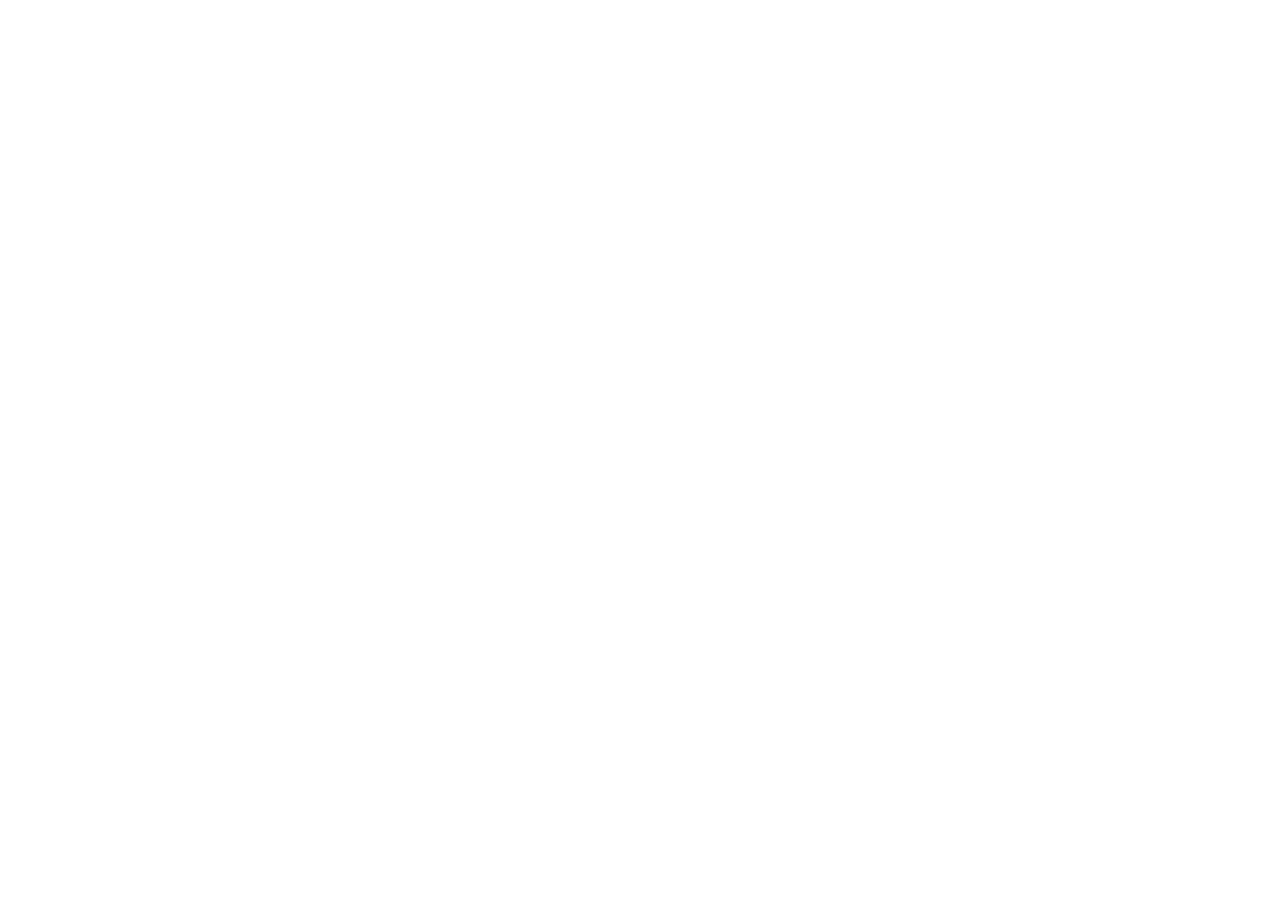
==== index.html @ d52ca0ac "add html boilerplate" ====
<!DOCTYPE html>
<html lang="en">
<head>
  <meta charset="UTF-8">
  <meta http-equiv="X-UA-Compatible" content="IE=edge">
  <meta name="viewport" content="width=device-width, initial-scale=1.0">
  <title>My Sign-Up Form</title>
  <link rel="stylesheet" href="style.css">
</head>
<body>
  
</body>
</html>
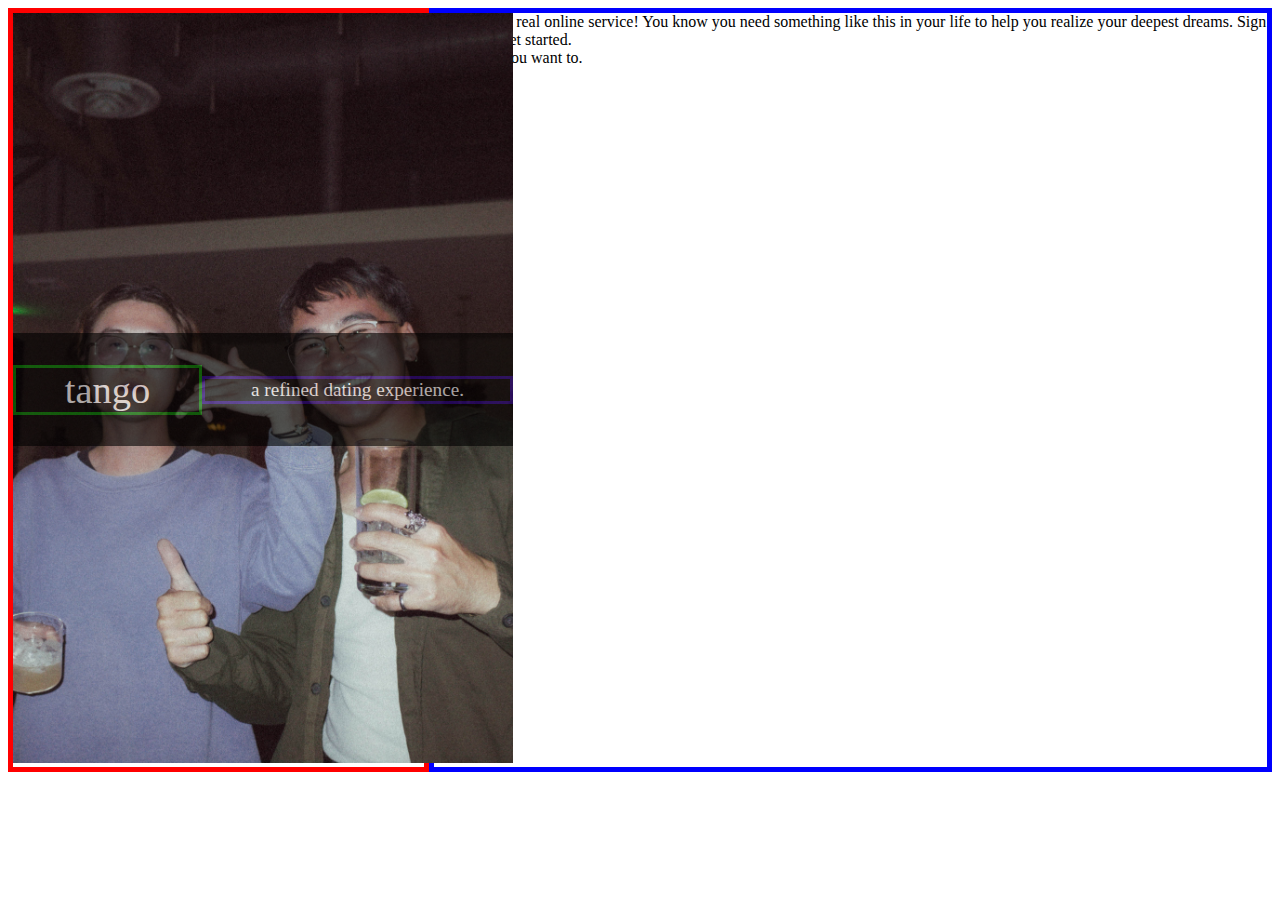
==== commit ee19b4d1: "css for left side" ====
--- a/index.html
+++ b/index.html
@@ -8,6 +8,17 @@
   <link rel="stylesheet" href="style.css">
 </head>
 <body>
-  
+  <div id="left-container">
+    <img id="bg-img" src="background-image.jpg" alt="Photo of two people tangoing">
+    <div id="logo-container">
+      <div id="logo-image">tango</div>
+      <div id="logo-text">a refined dating experience.</div>
+    </div>
+  </div>
+  <div id="right-container">
+    <div id="top-text1">This is not a real online service! You know you need something like this in your life to help you realize your deepest dreams. Sign up now to get started.</div>
+    <div id="top-text2">You know you want to.</div>
+    <div id="bottom"></div>
+  </div>
 </body>
 </html>--- a/style.css
+++ b/style.css
@@ -0,0 +1,67 @@
+body {
+  display: flex;
+}
+
+#left-container {
+  position: relative;
+  border: 5px solid red;
+  width: 33%;
+}
+
+#bg-img {
+  /* width: clamp(500px, 100%, 1000px); */
+  width: max(500px, 100%);
+}
+
+#logo-container {
+  display: flex;
+  align-items: center;
+  justify-content: center;
+
+  position: absolute;
+  color: white;
+  top: 20rem;
+  background: black;
+  height: 15%;
+  opacity: 0.6;
+  width: max(500px, 100%);
+}
+
+#logo-image {
+  /* position: absolute; */
+  font: Arial;
+  font-size: 3vw;
+
+  /* font-size: 3vw; */
+  width: min(300px, 100%);
+  /* height: min(100px, 100%); */
+  /* background-color: greenyellow; */
+
+  /* left: 15rem; */
+  /* align-self: center; */
+
+  text-align: center;
+  border: 3px solid green;
+}
+
+#logo-text {
+  /* position: absolute; */
+  font: Arial;
+
+  font-size: 1.5vw;
+  width: min(600px, 100%);
+  /* height: 100%; */
+  /* height: min(100px, 100%); */
+
+  /* left: 25rem; */
+  /* align-self: center; */
+
+  text-align: center;
+  /* background-color: blue; */
+  border: 3px solid rgb(36, 0, 128);
+}
+
+#right-container {
+  width: 67%;
+  border: 5px solid blue;
+}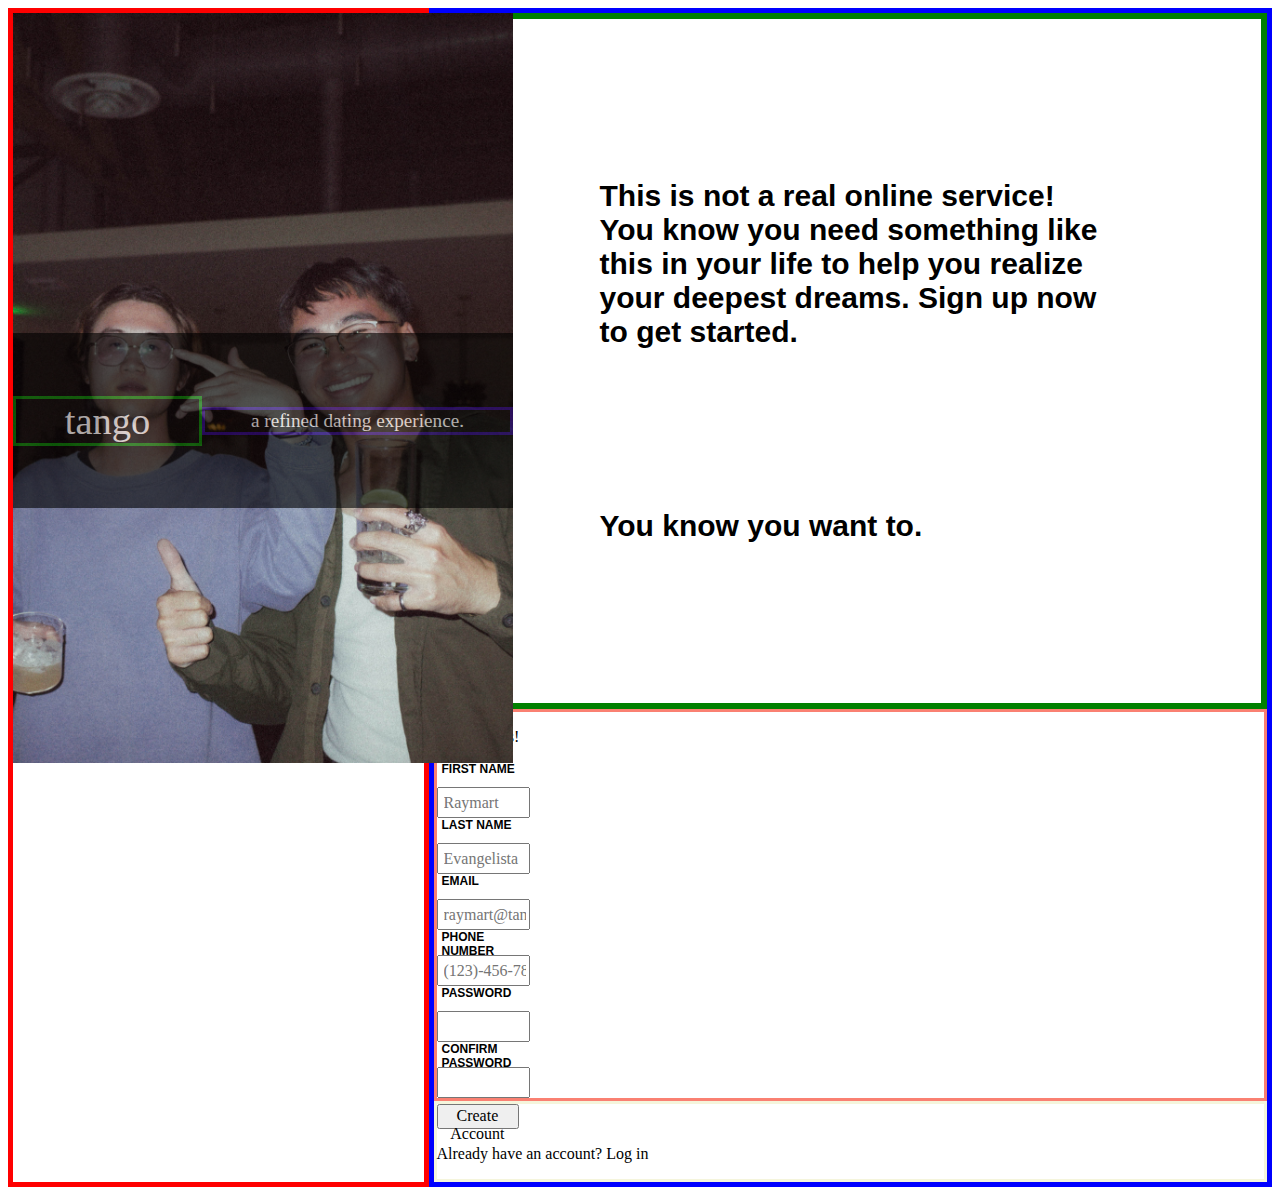
==== commit 3b8d09aa: "add info to right side" ====
--- a/index.html
+++ b/index.html
@@ -16,9 +16,39 @@
     </div>
   </div>
   <div id="right-container">
-    <div id="top-text1">This is not a real online service! You know you need something like this in your life to help you realize your deepest dreams. Sign up now to get started.</div>
-    <div id="top-text2">You know you want to.</div>
-    <div id="bottom"></div>
+    <div id="top-container">
+      <div id="top-text1">This is not a real online service! You know you need something like this in your life to help you realize your deepest dreams. Sign up now to get started.</div>
+      <div id="top-text2">You know you want to.</div>
+    </div>
+    <div id="bottom">
+      <form action="">
+        <div id="info-container">
+          <p>Let's do this!</p>
+          <div class="form-row">
+            <label for="first-name">First Name</label>
+            <input type="text" name="first-name" id="first-name" placeholder="Raymart">
+            <label for="last-name">Last Name</label>
+            <input type="text" name="last-name" id="last-name" placeholder="Evangelista">
+          </div>
+          <div class="form-row">
+            <label for="email">Email</label>
+            <input type="email" name="email" id="email" placeholder="raymart@tangodating.com">
+            <label for="phone-number">Phone Number</label>
+            <input type="text" name="phone-number" id="phone-number" placeholder="(123)-456-789">
+          </div>
+          <div class="form-row">
+            <label for="password">Password</label>
+            <input type="password" name="password" id="password">
+            <label for="confirm-password">Confirm Password</label>
+            <input type="password" name="confirm-password" id="confirm-password">
+          </div>
+        </div>
+        <div id="button-area">
+          <button>Create Account</button>
+          <p>Already have an account? Log in</p>
+        </div>
+      </form>
+    </div>    
   </div>
 </body>
 </html>--- a/style.css
+++ b/style.css
@@ -64,4 +64,41 @@
 #right-container {
   width: 67%;
   border: 5px solid blue;
+}
+
+#top-text1, #top-text2 {
+  font: 30px Arial, sans-serif;
+  font-weight: bold;
+
+  margin: 10rem;
+}
+
+div > label {
+  font: bold 12px Arial, sans-serif;
+  text-transform: uppercase;
+}
+
+button, label, input {
+  display: flex;
+  font-family: inherit;
+  font-size: 100%;
+  /* padding: 0; */
+  /* margin: 0; */
+  /* box-sizing: border-box; */
+  width: 10%;
+  /* padding: 5px; */
+  height: 25px;
+  padding-left: 5px;
+}
+
+#top-container {
+  border: 6px solid green;
+}
+
+#info-container {
+  border: 3px solid salmon;
+}
+
+#button-area {
+  border: 3px solid beige;
 }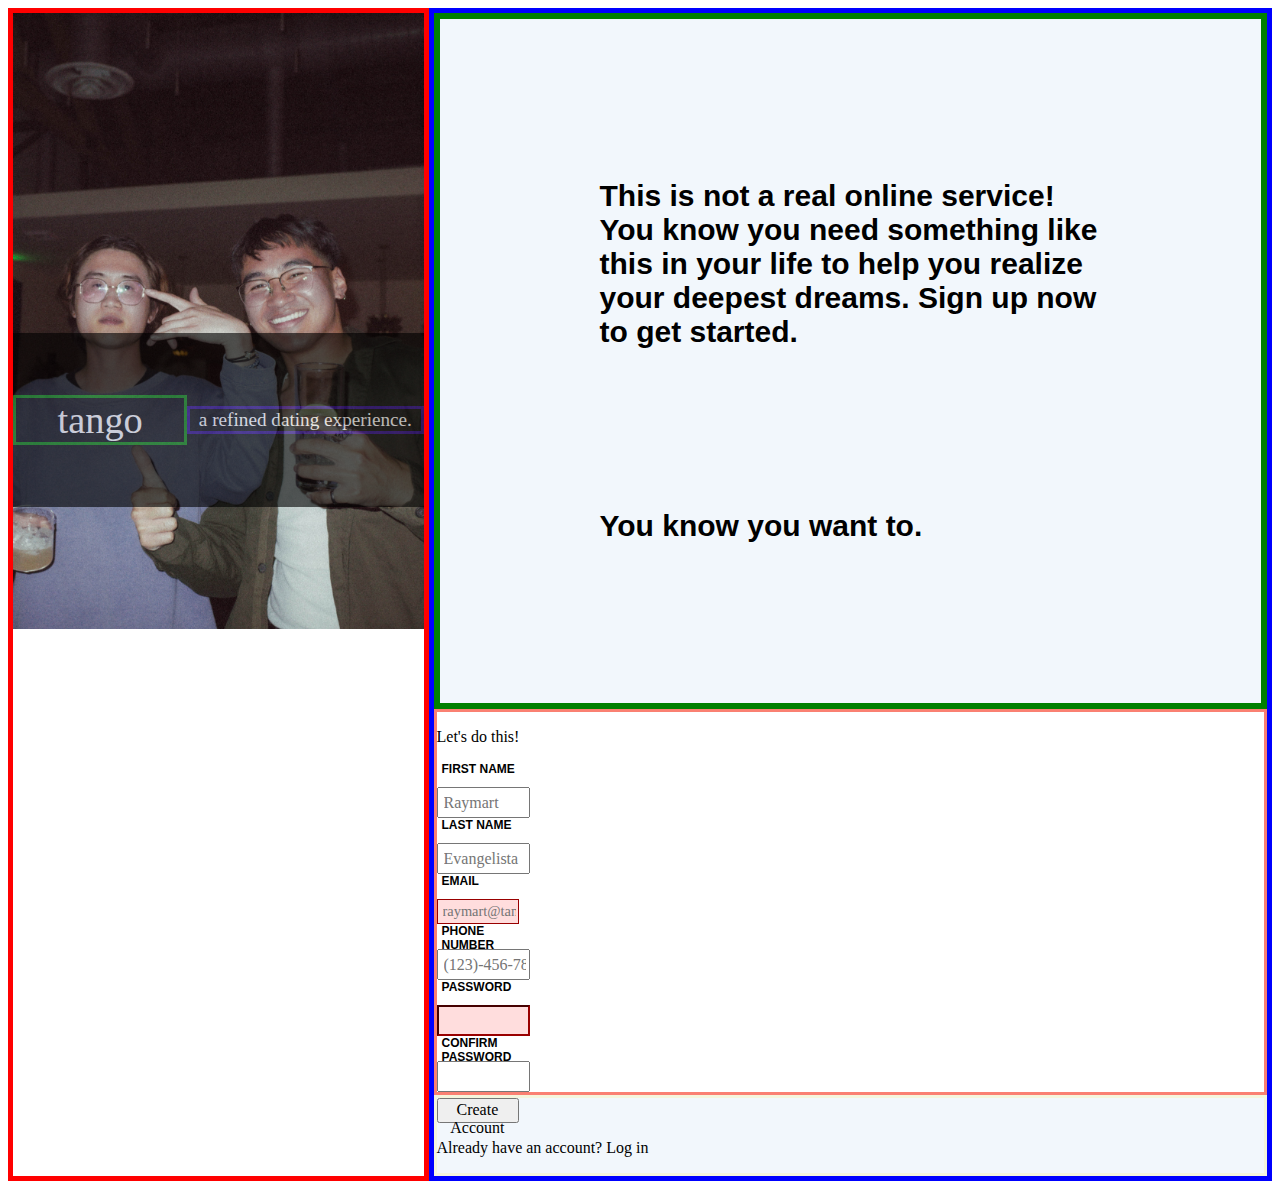
==== commit 93d13c29: "create basic input box in seperate file" ====
--- a/index.html
+++ b/index.html
@@ -21,7 +21,8 @@
       <div id="top-text2">You know you want to.</div>
     </div>
     <div id="bottom">
-      <form action="">
+      <!-- novalidate used to turn off browser automatic validation; let's script take control over validation -->
+      <form novalidate>
         <div id="info-container">
           <p>Let's do this!</p>
           <div class="form-row">
@@ -32,13 +33,15 @@
           </div>
           <div class="form-row">
             <label for="email">Email</label>
-            <input type="email" name="email" id="email" placeholder="raymart@tangodating.com">
+            <input type="email" name="email" id="email" placeholder="raymart@tangodating.com" required>
+            <span class="error" aria-live="polite"></span>
             <label for="phone-number">Phone Number</label>
             <input type="text" name="phone-number" id="phone-number" placeholder="(123)-456-789">
           </div>
           <div class="form-row">
             <label for="password">Password</label>
-            <input type="password" name="password" id="password">
+            <input type="password" name="password" id="password" required minlength="1">
+            <span class="error" aria-live="polite"></span>
             <label for="confirm-password">Confirm Password</label>
             <input type="password" name="confirm-password" id="confirm-password">
           </div>
@@ -50,5 +53,6 @@
       </form>
     </div>    
   </div>
+  <script src="script.js"></script>
 </body>
 </html>--- a/style.css
+++ b/style.css
@@ -10,7 +10,7 @@
 
 #bg-img {
   /* width: clamp(500px, 100%, 1000px); */
-  width: max(500px, 100%);
+  width: max(33%, 100%);
 }
 
 #logo-container {
@@ -24,7 +24,7 @@
   background: black;
   height: 15%;
   opacity: 0.6;
-  width: max(500px, 100%);
+  width: max(33%, 100%);
 }
 
 #logo-image {
@@ -64,6 +64,7 @@
 #right-container {
   width: 67%;
   border: 5px solid blue;
+  background-color: rgb(242, 247, 252);
 }
 
 #top-text1, #top-text2 {
@@ -97,8 +98,43 @@
 
 #info-container {
   border: 3px solid salmon;
+  background-color: white;
 }
 
 #button-area {
   border: 3px solid beige;
+}
+
+input[type=email] {
+  -webkit-appearance: none;
+  appearance: none;
+
+  border: 1px solid #333;
+  margin: 0;
+
+  font-family: inherit;
+  font-size: 90%;
+
+  box-sizing: border-box;
+}
+
+input:invalid {
+  border-color: #900;
+  background-color: #FDD;
+}
+
+.error {
+  width: 100%;
+  padding: 0;
+
+  font-size: 80%;
+  color: white;
+  background-color: #900;
+  border-radius: 0 0 5px 5px;
+
+  box-sizing: border-box;
+}
+
+.error.active {
+  padding: 0.3em;
 }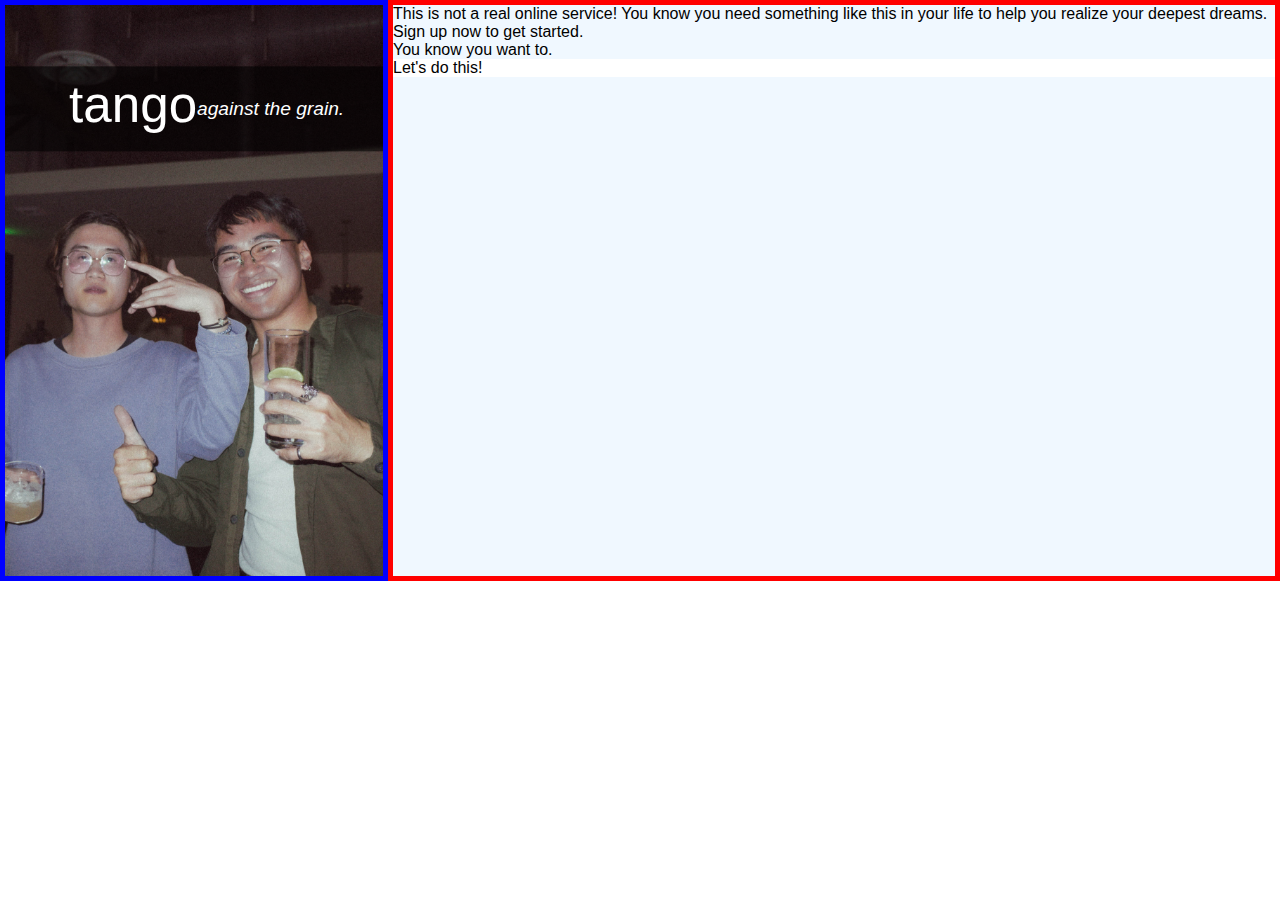
==== commit 37f356f0: "create new project files" ====
--- a/index.html
+++ b/index.html
@@ -4,54 +4,23 @@
   <meta charset="UTF-8">
   <meta http-equiv="X-UA-Compatible" content="IE=edge">
   <meta name="viewport" content="width=device-width, initial-scale=1.0">
-  <title>My Sign-Up Form</title>
+  <title>Homepage</title>
   <link rel="stylesheet" href="style.css">
 </head>
 <body>
-  <div id="left-container">
-    <img id="bg-img" src="background-image.jpg" alt="Photo of two people tangoing">
-    <div id="logo-container">
-      <div id="logo-image">tango</div>
-      <div id="logo-text">a refined dating experience.</div>
-    </div>
+  <div class="left-container">
+    <img class="image-fit" src="background-image.jpg" alt="">
+    <div class="logo-background"></div>
+    <div class="logo-name">tango</div>
+    <div class="logo-desc">against the grain.</div>
   </div>
-  <div id="right-container">
-    <div id="top-container">
-      <div id="top-text1">This is not a real online service! You know you need something like this in your life to help you realize your deepest dreams. Sign up now to get started.</div>
-      <div id="top-text2">You know you want to.</div>
-    </div>
-    <div id="bottom">
-      <!-- novalidate used to turn off browser automatic validation; let's script take control over validation -->
-      <form novalidate>
-        <div id="info-container">
-          <p>Let's do this!</p>
-          <div class="form-row">
-            <label for="first-name">First Name</label>
-            <input type="text" name="first-name" id="first-name" placeholder="Raymart">
-            <label for="last-name">Last Name</label>
-            <input type="text" name="last-name" id="last-name" placeholder="Evangelista">
-          </div>
-          <div class="form-row">
-            <label for="email">Email</label>
-            <input type="email" name="email" id="email" placeholder="raymart@tangodating.com" required>
-            <span class="error" aria-live="polite"></span>
-            <label for="phone-number">Phone Number</label>
-            <input type="text" name="phone-number" id="phone-number" placeholder="(123)-456-789">
-          </div>
-          <div class="form-row">
-            <label for="password">Password</label>
-            <input type="password" name="password" id="password" required minlength="1">
-            <span class="error" aria-live="polite"></span>
-            <label for="confirm-password">Confirm Password</label>
-            <input type="password" name="confirm-password" id="confirm-password">
-          </div>
-        </div>
-        <div id="button-area">
-          <button>Create Account</button>
-          <p>Already have an account? Log in</p>
-        </div>
-      </form>
-    </div>    
+  <div class="right-container">
+    <div class="msg1">This is not a real online service! You know you need something like this in your life to help you realize your deepest dreams. Sign up now to get started.</div>
+    <div class="msg2">You know you want to.</div>
+    <form class="signup-form" action="" novalidate>
+      <div class="msg3">Let's do this!</div>
+
+    </form>
   </div>
   <script src="script.js"></script>
 </body>
--- a/style.css
+++ b/style.css
@@ -1,140 +1,63 @@
+* {
+  margin: 0;
+  padding: 0;
+}
 body {
+  font-family:Arial, Helvetica, sans-serif;
   display: flex;
+  /* height: 100%; */
 }
 
-#left-container {
+.left-container {
   position: relative;
-  border: 5px solid red;
-  width: 33%;
+  flex: 1 1 30%;
+  border: 5px solid blue;
 }
 
-#bg-img {
-  /* width: clamp(500px, 100%, 1000px); */
-  width: max(33%, 100%);
+.image-fit {
+  width: max(150px, 100%);
+	height: max(150px, 100%);
 }
 
-#logo-container {
-  display: flex;
-  align-items: center;
-  justify-content: center;
-
+.logo-background {
+  background: black;
   position: absolute;
-  color: white;
-  top: 20rem;
-  background: black;
   height: 15%;
   opacity: 0.6;
-  width: max(33%, 100%);
+  width: 100%;
+  transform: translate(0px, -600%);
+  
 }
 
-#logo-image {
-  /* position: absolute; */
-  font: Arial;
-  font-size: 3vw;
-
-  /* font-size: 3vw; */
-  width: min(300px, 100%);
-  /* height: min(100px, 100%); */
-  /* background-color: greenyellow; */
-
-  /* left: 15rem; */
-  /* align-self: center; */
-
-  text-align: center;
-  border: 3px solid green;
+.logo-name, .logo-desc {
+  color: white;
+  position: absolute;
 }
 
-#logo-text {
-  /* position: absolute; */
-  font: Arial;
-
-  font-size: 1.5vw;
-  width: min(600px, 100%);
-  /* height: 100%; */
-  /* height: min(100px, 100%); */
-
-  /* left: 25rem; */
-  /* align-self: center; */
-
-  text-align: center;
-  /* background-color: blue; */
-  border: 3px solid rgb(36, 0, 128);
+.logo-name {
+  font-size: 4vw;
+  font-weight: lighter;
+  top: 5.5vw;
+  left: 5vw;
 }
 
-#right-container {
-  width: 67%;
-  border: 5px solid blue;
-  background-color: rgb(242, 247, 252);
+.logo-desc {
+  font-size: 1.5vw;
+  font-style: italic;
+  font-weight: lighter;
+  top: 7.3vw;
+  left: 15vw;
+
 }
 
-#top-text1, #top-text2 {
-  font: 30px Arial, sans-serif;
-  font-weight: bold;
-
-  margin: 10rem;
+.right-container {
+  position: relative;
+  flex: 1 1 70%;
+  border: 5px solid red;
+  background-color: aliceblue;
 }
 
-div > label {
-  font: bold 12px Arial, sans-serif;
-  text-transform: uppercase;
-}
-
-button, label, input {
-  display: flex;
-  font-family: inherit;
-  font-size: 100%;
-  /* padding: 0; */
-  /* margin: 0; */
-  /* box-sizing: border-box; */
-  width: 10%;
-  /* padding: 5px; */
-  height: 25px;
-  padding-left: 5px;
-}
-
-#top-container {
-  border: 6px solid green;
-}
-
-#info-container {
-  border: 3px solid salmon;
+.signup-form {
   background-color: white;
-}
-
-#button-area {
-  border: 3px solid beige;
-}
-
-input[type=email] {
-  -webkit-appearance: none;
-  appearance: none;
-
-  border: 1px solid #333;
-  margin: 0;
-
-  font-family: inherit;
-  font-size: 90%;
-
-  box-sizing: border-box;
-}
-
-input:invalid {
-  border-color: #900;
-  background-color: #FDD;
-}
-
-.error {
-  width: 100%;
-  padding: 0;
-
-  font-size: 80%;
-  color: white;
-  background-color: #900;
-  border-radius: 0 0 5px 5px;
-
-  box-sizing: border-box;
-}
-
-.error.active {
-  padding: 0.3em;
+  box-shadow: rgba(33, 35, 38, 0.1) 0px 10px 10px -10px;
 }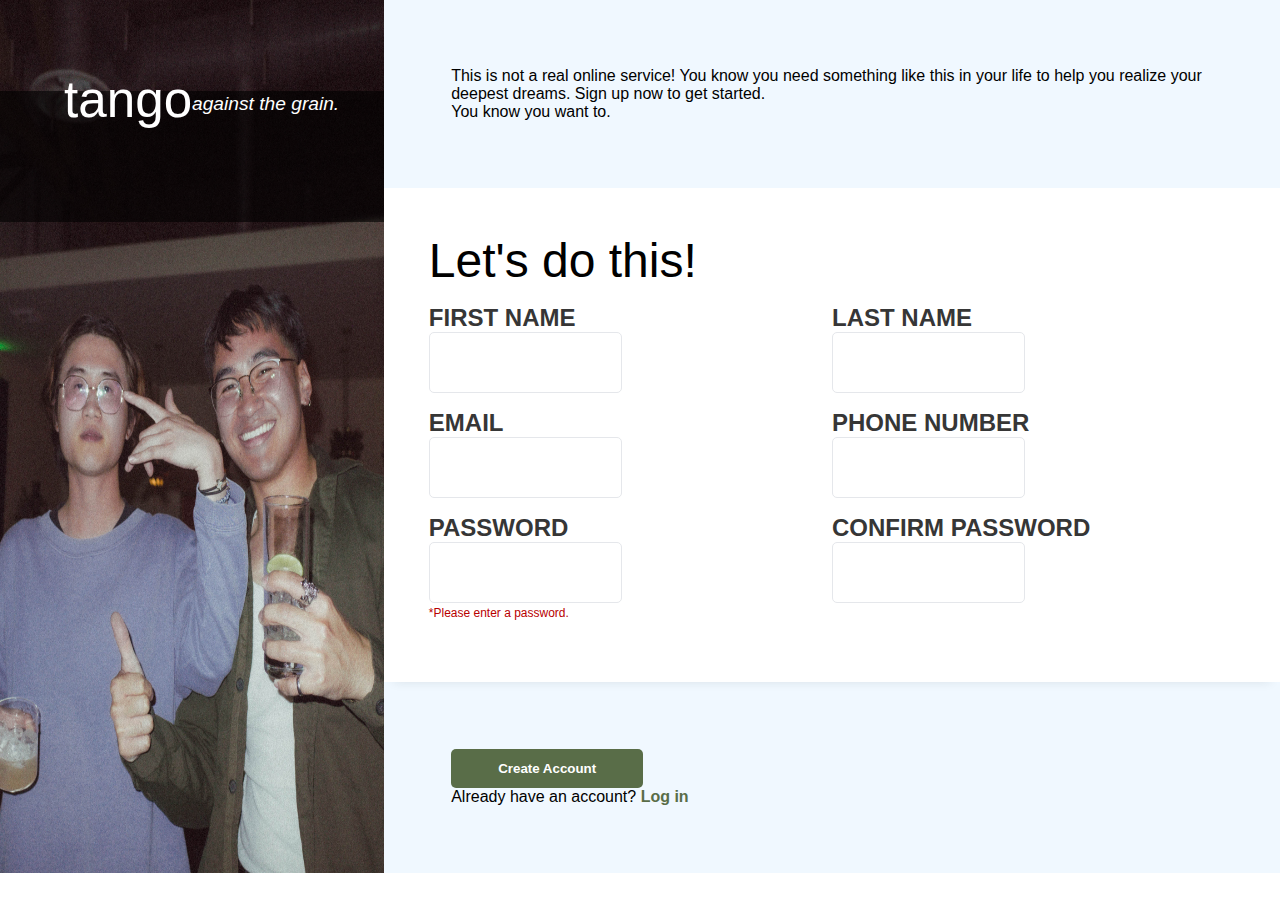
==== commit 211163be: "add css and js content" ====
--- a/index.html
+++ b/index.html
@@ -15,11 +15,56 @@
     <div class="logo-desc">against the grain.</div>
   </div>
   <div class="right-container">
-    <div class="msg1">This is not a real online service! You know you need something like this in your life to help you realize your deepest dreams. Sign up now to get started.</div>
-    <div class="msg2">You know you want to.</div>
+    <div class="top-area">
+      <div class="msg1">This is not a real online service! You know you need something like this in your life to help you realize your deepest dreams. Sign up now to get started.</div>
+      <div class="msg2">You know you want to.</div>
+    </div>
     <form class="signup-form" action="" novalidate>
-      <div class="msg3">Let's do this!</div>
+      <div class="main-area">
+        <div class="msg3">Let's do this!</div>
 
+        <div class="labels-inputs">
+
+          <div class="info-col">
+            <div>
+              <label for="first-name">first name</label>
+              <input class="no-span" type="text" name="first-name" id="first-name">
+            </div>
+
+            <div>
+              <label for="email">email</label>
+              <input class="no-span" type="email" name="email" id="email">
+            </div>
+
+            <div>
+              <label for="password">password</label>
+              <input type="password" name="password" id="password" required>
+              <span class="yes-span error"></span>
+            </div>
+          </div>
+
+          <div class="info-col">
+            <div>
+              <label for="last-name">last name</label>
+              <input class="no-span" type="text" name="last-name" id="last-name">
+            </div>
+
+            <div>
+              <label for="phone">phone number</label>
+              <input type="text" name="phone" id="phone" class="no-span">
+            </div>
+
+            <div>
+              <label for="confirm-pass">confirm password</label>
+              <input class="no-span" type="password" name="confirm-pass" id="confirm-pass" required>
+            </div>
+          </div>
+        </div>
+      </div>
+      <div class="bottom-area">
+        <button type="submit">Create Account</button>
+        <p class="login">Already have an account? <a href="https://github.com/raymart-evangelista">Log in</a></p>
+      </div>
     </form>
   </div>
   <script src="script.js"></script>
--- a/style.css
+++ b/style.css
@@ -5,13 +5,13 @@
 body {
   font-family:Arial, Helvetica, sans-serif;
   display: flex;
-  /* height: 100%; */
 }
 
 .left-container {
   position: relative;
   flex: 1 1 30%;
-  border: 5px solid blue;
+  /* width: 30%; */
+  /* border: 5px solid blue; */
 }
 
 .image-fit {
@@ -53,11 +53,136 @@
 .right-container {
   position: relative;
   flex: 1 1 70%;
-  border: 5px solid red;
+  /* width: 70%; */
+  /* height: 100%; */
+  /* border: 5px solid red; */
   background-color: aliceblue;
 }
 
-.signup-form {
+.top-area {
+  /* height: 35%; */
+  padding: 7.5%
+}
+
+.main-area {
+  padding: 5%;
   background-color: white;
   box-shadow: rgba(33, 35, 38, 0.1) 0px 10px 10px -10px;
-}+}
+
+.labels-inputs {
+  /* display: flex; */
+  /* flex-direction: column; */
+  /* flex-wrap: wrap; */
+
+  /* gap: 30px; */
+}
+
+.bottom-area {
+  /* height: 35%; */
+  padding: 7.5%;
+}
+
+.msg3 {
+  width: 100%;
+  padding-bottom: 1rem;
+  /* flex-basis: 0 0 100%; */
+}
+
+input, button {
+  -webkit-appearance: none;
+  appearance: none;
+  outline: none;
+}
+
+label {
+  text-transform: uppercase;
+  font-family: Arial, Helvetica, sans-serif;
+  font-weight: bold;
+  font-size: 1.5em;
+  color: rgb(54, 54, 54);
+}
+
+.no-span, .yes-span {
+  margin-bottom: 1rem;
+}
+
+.error.active, input:invalid, input:invalid + span::before {
+  font-family: Arial, Helvetica, sans-serif;
+  color: rgb(184, 0, 0);
+  border-color: rgb(184, 0, 0);
+  font-size: 12px;
+}
+
+input[type=text], input[type=password], input[type=email] {
+  padding: 15px;
+  width: 40%;
+  border: 0.5px solid #E5E7EB;
+  border-radius: 5px;
+  font-size: 25px;
+}
+
+input:focus {
+  border-color: rgb(122, 122, 255);
+  /* box-shadow from https://getcssscan.com/css-box-shadow-examples */
+  box-shadow: rgba(0, 0, 0, 0.35) 0px 5px 15px;
+}
+
+input:invalid + span::before {
+  content: "*Please enter a password. ";
+}
+
+button {
+  padding: 12px;
+  width: 12rem;
+  border: none;
+  background-color: #596D48;
+  color: white;
+  font-weight: bold;
+  border-radius: 5px;
+  cursor: pointer;
+  -webkit-transition-duration: 0.4s; /* Safari */
+  transition-duration: 0.4s;
+}
+
+button:hover {
+  box-shadow: 0 12px 16px 0 rgba(0,0,0,0.24),0 17px 50px 0 rgba(0,0,0,0.19);
+}
+
+a {
+  font-family: Arial, Helvetica, sans-serif;
+  text-decoration: none;
+  color: #596D48;
+  font-weight: bolder;
+}
+
+.login {
+  font-family: Arial, Helvetica, sans-serif;
+}
+
+.info-col > div {
+  display: flex;
+  flex-direction: column;
+  
+}
+
+.main-area {
+  /* border: 5px solid blue; */
+}
+
+.msg3 {
+  /* border: 5px solid blue; */
+  font-size: 3em;
+
+}
+
+.labels-inputs {
+  /* border: 5px solid orange; */
+  display: flex;
+
+}
+.info-col {
+  /* border: 5px solid blue; */
+  width: 50%;
+}
+
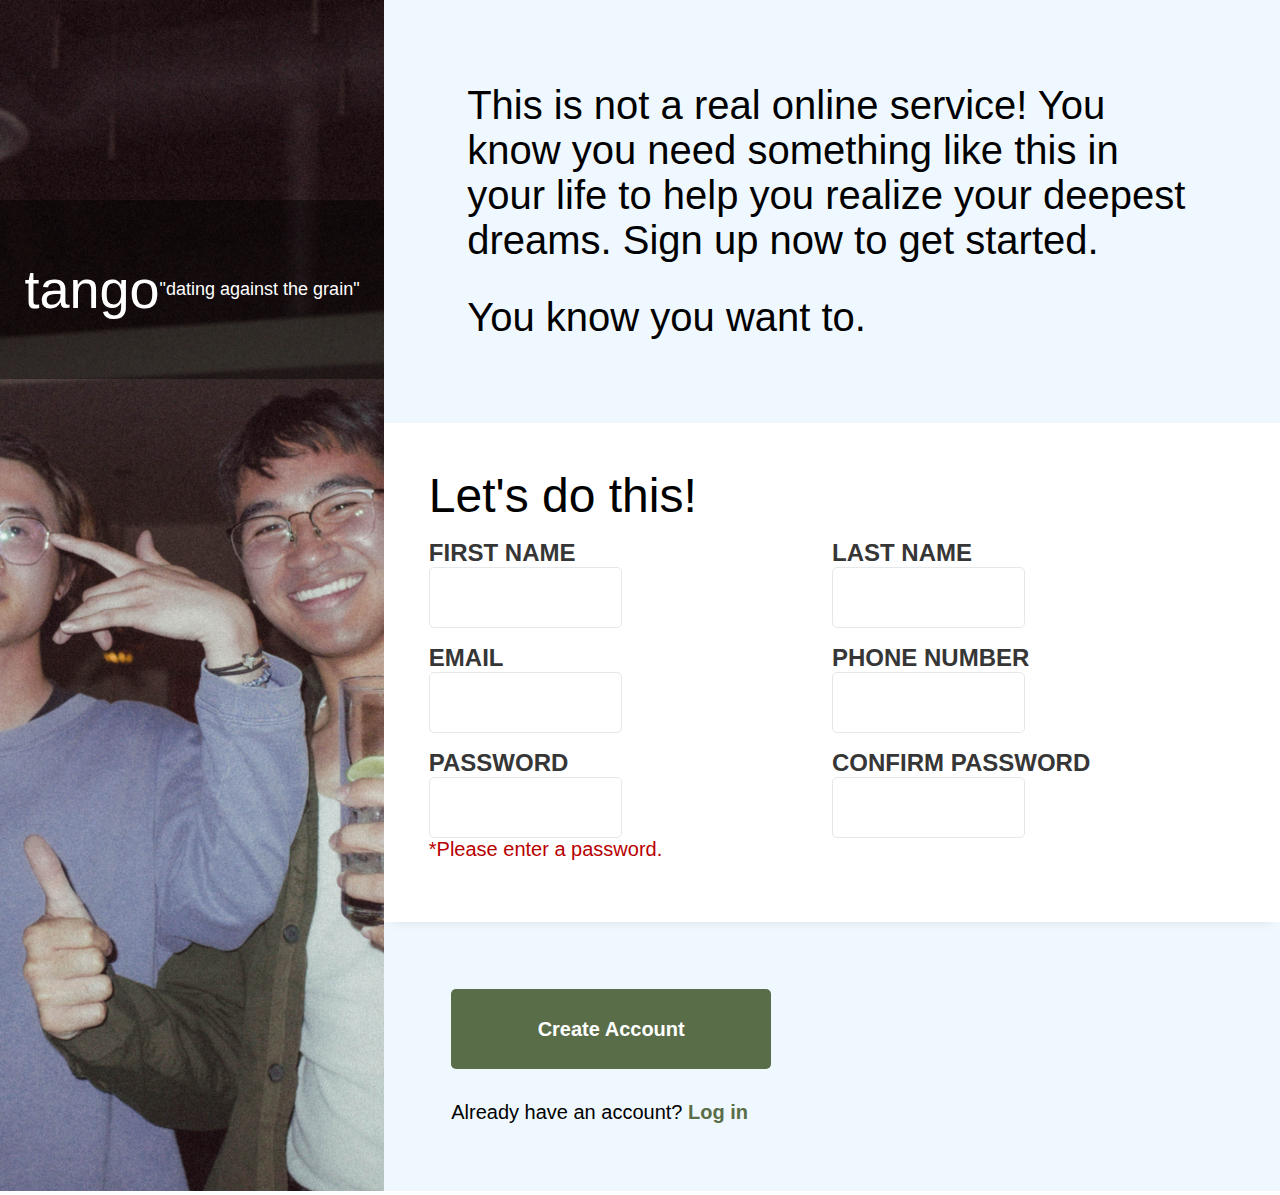
==== commit eaf4e470: "fix font sizes" ====
--- a/index.html
+++ b/index.html
@@ -10,9 +10,10 @@
 <body>
   <div class="left-container">
     <img class="image-fit" src="background-image.jpg" alt="">
-    <div class="logo-background"></div>
-    <div class="logo-name">tango</div>
-    <div class="logo-desc">against the grain.</div>
+    <div class="logo">
+      <div class="logo-name">tango</div>
+      <div class="logo-desc">"dating against the grain"</div>
+    </div>
   </div>
   <div class="right-container">
     <div class="top-area">
--- a/style.css
+++ b/style.css
@@ -12,42 +12,60 @@
   flex: 1 1 30%;
   /* width: 30%; */
   /* border: 5px solid blue; */
+  background-size: cover;
 }
 
 .image-fit {
-  width: max(150px, 100%);
-	height: max(150px, 100%);
-}
-
-.logo-background {
+  /* width: max(150px, 100%); */
+  /* max-width: 100%; */
+  /* max-height: 100%; */
+  /* object-fit: contain; */
+  /* background-size: cover; */
+  /* border: 5px solid red; */
+
+  min-width: 100%;
+  max-width: 100%;
+  min-height: 100%;
+  max-height: 100%;
+  object-fit: cover;
+
+	/* height: max(150px, 100%); */
+    /* background-size: cover; */
+}
+
+.logo {
   background: black;
   position: absolute;
+  display: flex;
+  justify-content: center;
+  align-items: center;
   height: 15%;
-  opacity: 0.6;
+  background-color: rgba(0, 0, 0, .4);
   width: 100%;
-  transform: translate(0px, -600%);
+  top: 200px;
+  /* transform: translate(0px, -600%); */
+
   
 }
 
 .logo-name, .logo-desc {
   color: white;
-  position: absolute;
+
+  display: block;
+
+  margin-block-start: 1em;
+  margin-block-end: 1em;
+  margin-inline-start: 0px;
+  margin-inline-end: 0px;
+
 }
 
 .logo-name {
-  font-size: 4vw;
-  font-weight: lighter;
-  top: 5.5vw;
-  left: 5vw;
+  font-size: 6vmin;
 }
 
 .logo-desc {
-  font-size: 1.5vw;
-  font-style: italic;
-  font-weight: lighter;
-  top: 7.3vw;
-  left: 15vw;
-
+  font-size:  2vmin;
 }
 
 .right-container {
@@ -86,6 +104,7 @@
 .msg3 {
   width: 100%;
   padding-bottom: 1rem;
+  font-size: 3em;
   /* flex-basis: 0 0 100%; */
 }
 
@@ -111,7 +130,7 @@
   font-family: Arial, Helvetica, sans-serif;
   color: rgb(184, 0, 0);
   border-color: rgb(184, 0, 0);
-  font-size: 12px;
+  font-size: 20px;
 }
 
 input[type=text], input[type=password], input[type=email] {
@@ -130,14 +149,17 @@
 
 input:invalid + span::before {
   content: "*Please enter a password. ";
+  /* font-size: 20px; */
 }
 
 button {
-  padding: 12px;
-  width: 12rem;
+  padding: 10px;
+  width: 20rem;
+  height: 5rem;
   border: none;
   background-color: #596D48;
   color: white;
+  font-size: 20px;
   font-weight: bold;
   border-radius: 5px;
   cursor: pointer;
@@ -158,6 +180,8 @@
 
 .login {
   font-family: Arial, Helvetica, sans-serif;
+    font-size: 20px;
+    margin-top: 2rem;
 }
 
 .info-col > div {
@@ -168,12 +192,6 @@
 
 .main-area {
   /* border: 5px solid blue; */
-}
-
-.msg3 {
-  /* border: 5px solid blue; */
-  font-size: 3em;
-
 }
 
 .labels-inputs {
@@ -186,3 +204,7 @@
   width: 50%;
 }
 
+.msg1, .msg2 {
+  font-size: 40px;
+  padding: 1rem;
+}
